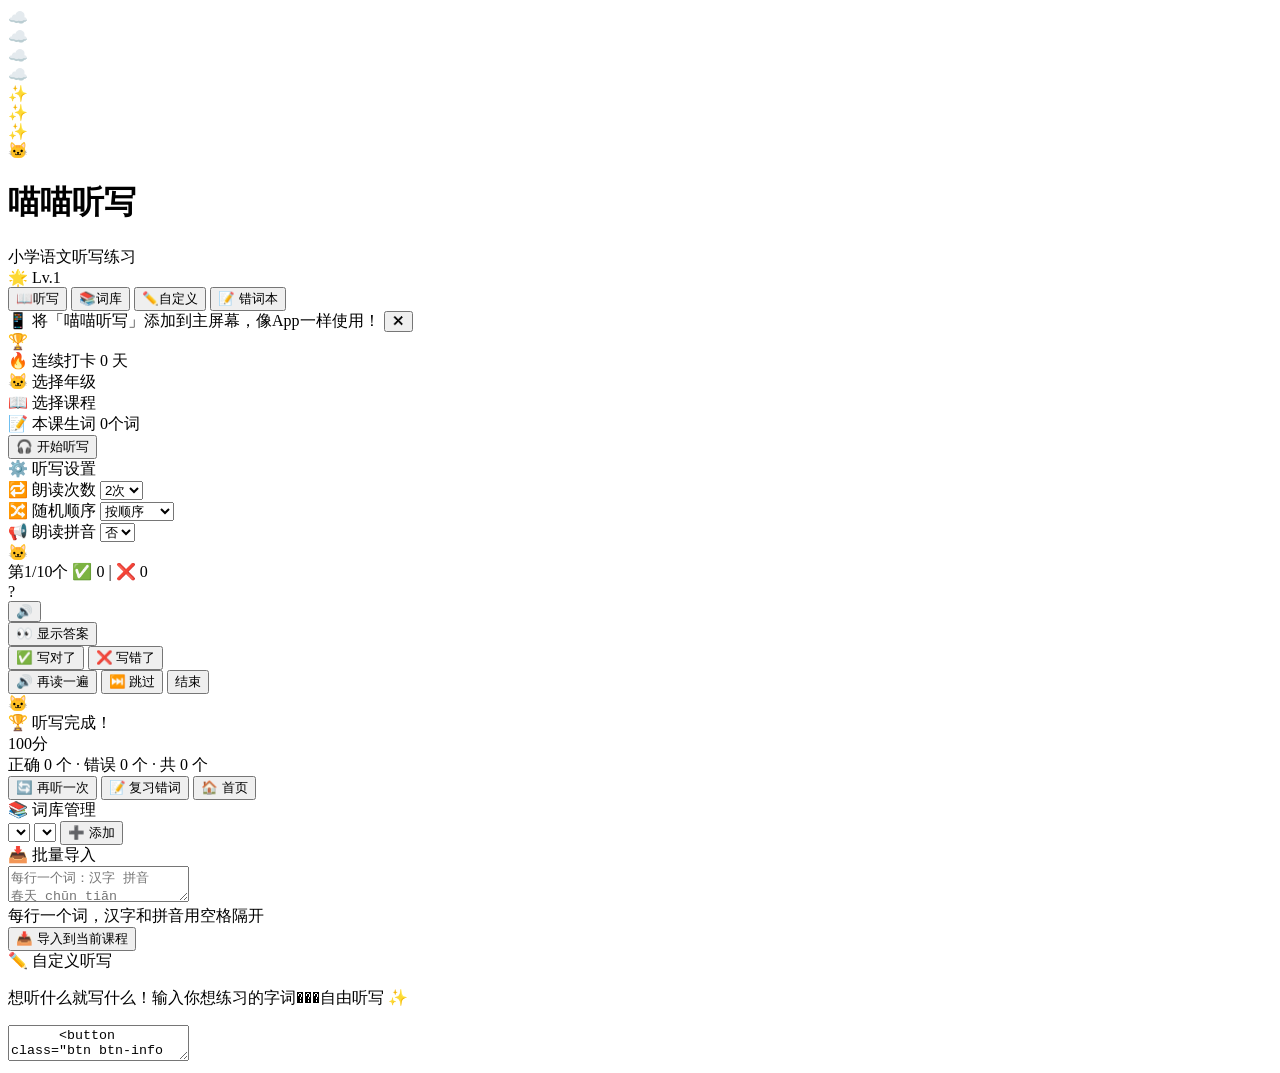
==== index.html @ fbee9674 "Fix apple-touch-icon path to reference root icon-192.png" ====
<!DOCTYPE html>
<html lang="zh-CN">
<head>
<meta charset="UTF-8">
<meta name="viewport" content="width=device-width, initial-scale=1.0, viewport-fit=cover, user-scalable=no">
<meta name="apple-mobile-web-app-capable" content="yes">
<meta name="apple-mobile-web-app-status-bar-style" content="black-translucent">
<meta name="apple-mobile-web-app-title" content="喵喵听写">
<link rel="manifest" href="manifest.json">
<link rel="stylesheet" href="css/style.css">
<link rel="apple-touch-icon" href="./icon-192.png">
<title>喵喵听写</title>
</head>
<body>

<!-- 背景装饰 -->
<div class="bg-decor cloud1">☁️</div>
<div class="bg-decor cloud2">☁️</div>
<div class="bg-decor cloud3">☁️</div>
<div class="bg-decor cloud4">☁️</div>
<div class="bg-decor star1">✨</div>
<div class="bg-decor star2">✨</div>
<div class="bg-decor star3">✨</div>

<!-- 顶栏 -->
<header class="app-bar" id="appBar">
  <div class="cat-avatar">🐱</div>
  <div class="title-wrap">
    <h1>喵喵听写</h1>
    <div class="subtitle" id="appBarSub">小学语文听写练习</div>
  </div>
  <span class="level-badge" id="levelBadge">🌟 Lv.1</span>
</header>

<!-- 底部导航 -->
<nav class="bottom-nav" id="bottomNav">
  <button class="nav-item active" data-page="dictate">
    <span class="nav-icon">📖</span><span>听写</span>
  </button>
  <button class="nav-item" data-page="library">
    <span class="nav-icon">📚</span><span>词库</span>
  </button>
  <button class="nav-item" data-page="custom">
    <span class="nav-icon">✏️</span><span>自定义</span>
  </button>
  <button class="nav-item" data-page="errors">
    <span class="icon-wrap">
      <span class="nav-icon">📝</span><span class="dot" id="errorDot"></span>
    </span><span>错词本</span>
  </button>
</nav>

<!-- 安装横幅 -->
<div class="install-banner" id="installBanner">
  <span class="msg">📱 将「喵喵听写」添加到主屏幕，像App一样使用！</span>
  <button class="close-btn" id="installClose">✕</button>
</div>

<!-- Toast -->
<div class="toast" id="toast"></div>

<!-- 撒花容器 -->
<div class="confetti-container" id="confettiContainer"></div>

<!-- 成就弹窗 -->
<div class="achieve-popup" id="achievePopup">
  <span class="ach-icon" id="achIcon">🏆</span>
  <div class="ach-title" id="achTitle"></div>
  <div class="ach-desc" id="achDesc"></div>
</div>

<!-- ==================== 听写页 ==================== -->
<div id="page-dictate" class="page active">

  <div class="streak-bar" id="streakBar">
    <span class="streak-fire">🔥</span>
    <span class="streak-info">连续打卡</span>
    <span class="streak-days" id="streakDays">0</span>
    <span class="streak-info">天</span>
    <span style="font-size:11px;color:var(--txt3);margin-left:auto" id="streakToday"></span>
  </div>

  <!-- 设置区 -->
  <div id="dictateSetup">
    <div class="card">
      <div class="card-title">🐱 选择年级</div>
      <div class="grade-grid" id="gradeGrid"></div>
    </div>
    <div class="card" id="lessonCard">
      <div class="card-title">📖 选择课程</div>
      <div class="lesson-grid" id="lessonGrid"></div>
    </div>
    <div class="card" id="previewCard">
      <div class="card-title flex-between">
        <span>📝 本课生词</span>
        <span class="text-note text-note-light" id="wordCount">0个词</span>
      </div>
      <div class="word-tags" id="wordPreview"></div>
      <button class="btn btn-primary btn-block btn-lg mt-8" id="startBtn">🎧 开始听写</button>
    </div>
    <div class="card">
      <div class="card-title">⚙️ 听写设置</div>
      <div class="setting-row"><span>🔁 朗读次数</span>
        <select id="repeatCount"><option value="1">1次</option><option value="2" selected>2次</option><option value="3">3次</option></select></div>
      <div class="setting-row"><span>🔀 随机顺序</span>
        <select id="shuffleMode"><option value="0">按顺序</option><option value="1">随机打乱</option></select></div>
      <div class="setting-row"><span>📢 朗读拼音</span>
        <select id="readPinyin"><option value="0">否</option><option value="1">是</option></select></div>
    </div>
  </div>

  <!-- 听写进行中 -->
  <div id="dictateProgress" class="card hidden">
    <div class="cat-mascot thinking" id="mascotProgress">🐱</div>
    <div class="dictate-area">
      <div class="progress-info">
        <span id="progText">第1/10个</span>
        <span id="scoreText">✅ 0 | ❌ 0</span>
      </div>
      <div class="progress-track"><div class="progress-fill" id="progFill"></div></div>
      <div class="word-big" id="wordDisplay">?</div>
      <div class="word-pinyin" id="wordPinyin"></div>
      <div class="speaker-wrap">
        <button class="speaker-btn" id="speakerBtn">🔊<div class="sound-waves"></div></button>
      </div>
      <div class="dictate-actions">
        <button class="btn btn-success btn-block btn-lg" id="showAnsBtn">👀 显示答案</button>
        <div class="btn-group full-width hidden" id="markBtns">
          <button class="btn btn-success btn-lg" id="correctBtn">✅ 写对了</button>
          <button class="btn btn-danger btn-lg" id="wrongBtn">❌ 写错了</button>
        </div>
        <div class="sub-actions">
          <button class="btn btn-info btn-sm" id="repeatBtn">🔊 再读一遍</button>
          <button class="btn btn-outline btn-sm" id="skipBtn">⏭️ 跳过</button>
          <button class="btn btn-outline btn-sm" id="endEarlyBtn">结束</button>
        </div>
      </div>
    </div>
  </div>

  <!-- 结果 -->
  <div id="dictateResult" class="card hidden">
    <div class="cat-mascot" id="mascotResult">🐱</div>
    <div class="card-title justify-center">🏆 听写完成！</div>
    <div class="stars-row" id="starsRow"></div>
    <div class="score-display great" id="scoreDisplay">100分</div>
    <div class="result-stat">正确 <span id="resCorrect">0</span> 个 · 错误 <span id="resWrong">0</span> 个 · 共 <span id="resTotal">0</span> 个</div>
    <div class="result-stat" id="xpGain" style="color:var(--c5);font-weight:700"></div>
    <div class="result-list" id="resultList"></div>
    <div class="btn-group mt-12">
      <button class="btn btn-primary" id="retryBtn">🔄 再听一次</button>
      <button class="btn btn-warning hidden" id="reviewErrorBtn">📝 复习错词</button>
      <button class="btn btn-outline" id="backHomeBtn">🏠 首页</button>
    </div>
  </div>
</div>

<!-- ==================== 词库页 ==================== -->
<div id="page-library" class="page">
  <div class="card">
    <div class="card-title">📚 词库管理</div>
    <div class="tab-selector">
      <select id="libGrade"></select>
      <select id="libLesson"></select>
      <button class="btn btn-success btn-sm" id="addWordBtn">➕ 添加</button>
    </div>
    <div class="word-mgr-list" id="libWordList"></div>
  </div>
  <div class="card">
    <div class="card-title">📥 批量导入</div>
    <div class="batch-area">
      <textarea id="batchInput" placeholder="每行一个词：汉字 拼音&#10;春天 chūn tiān&#10;花朵 huā duǒ"></textarea>
      <div class="hint">每行一个词，汉字和拼音用空格隔开</div>
      <button class="btn btn-info btn-sm mt-6 full-width" id="batchBtn">📥 导入到当前课程</button>
    </div>
  </div>
</div>

<!-- ==================== 自定义听写页 ==================== -->
<div id="page-custom" class="page">
  <div class="card">
    <div class="card-title">✏️ 自定义听写</div>
    <p class="text-muted">想听什么就写什么！输入你想练习的字词���自由听写 ✨</p>
    <textarea id="customInput" placeholder="每行一个词：汉字 拼音&#10;例如：&#10;你好 nǐ hǎo&#10;世界 shì jiè&#10;快乐 kuài lè&#10;&#10;也可以只写汉字（拼音留�[...] 
    <div class="button-row">
      <button class="btn btn-info btn-sm flex-1" id="customParseBtn">📋 从剪贴板导入</button>
      <button class="btn btn-warning btn-sm" id="customClearBtn">🗑️ 清空</button>
    </div>
    <div class="text-note mb-10"><span id="customWordCount">已输入 0 个词</span></div>
    <button class="btn btn-primary btn-block btn-lg" id="customStartBtn">🎧 开始听写自定义词</button>
  </div>
  <div class="card">
    <div class="card-title flex-between"><span>💾 保存的词列表</span><span class="text-note text-note-light" id="savedListCount">0个</span></div>
    <div id="customSavedLists"></div>
  </div>
</div>

<!-- ==================== 错词本页 ==================== -->
<div id="page-errors" class="page">
  <div class="card">
    <div class="card-title">📝 错词本 <span class="text-note text-note-light" id="errCount">(0个)</span></div>
    <div id="errorList"></div>
    <div class="btn-group mt-12">
      <button class="btn btn-primary" id="reviewErrBtn">📝 复习错词</button>
      <button class="btn btn-outline btn-sm" id="clearErrBtn">🗑️ 清空</button>
    </div>
  </div>
</div>

<!-- 弹窗 -->
<div class="modal-overlay" id="wordModal">
  <div class="modal-sheet">
    <h3 id="modalTitle">✏️ 添加生词</h3>
    <input type="text" id="modalWord" placeholder="汉字（如：春天）" autocomplete="off">
    <input type="text" id="modalPinyin" placeholder="拼音（如：chūn tiān）" autocomplete="off">
    <input type="hidden" id="modalEditIdx" value="-1">
    <div class="modal-acts">
      <button class="btn btn-outline btn-sm" id="modalCancel">取消</button>
      <button class="btn btn-primary btn-sm" id="modalConfirm">✅ 确定</button>
    </div>
  </div>
</div>

<!-- JS 模块 -->
<script src="js/words.js"></script>
<script src="js/game.js"></script>
<script src="js/audio.js"></script>
<script src="js/app.js"></script>

</body>
</html>
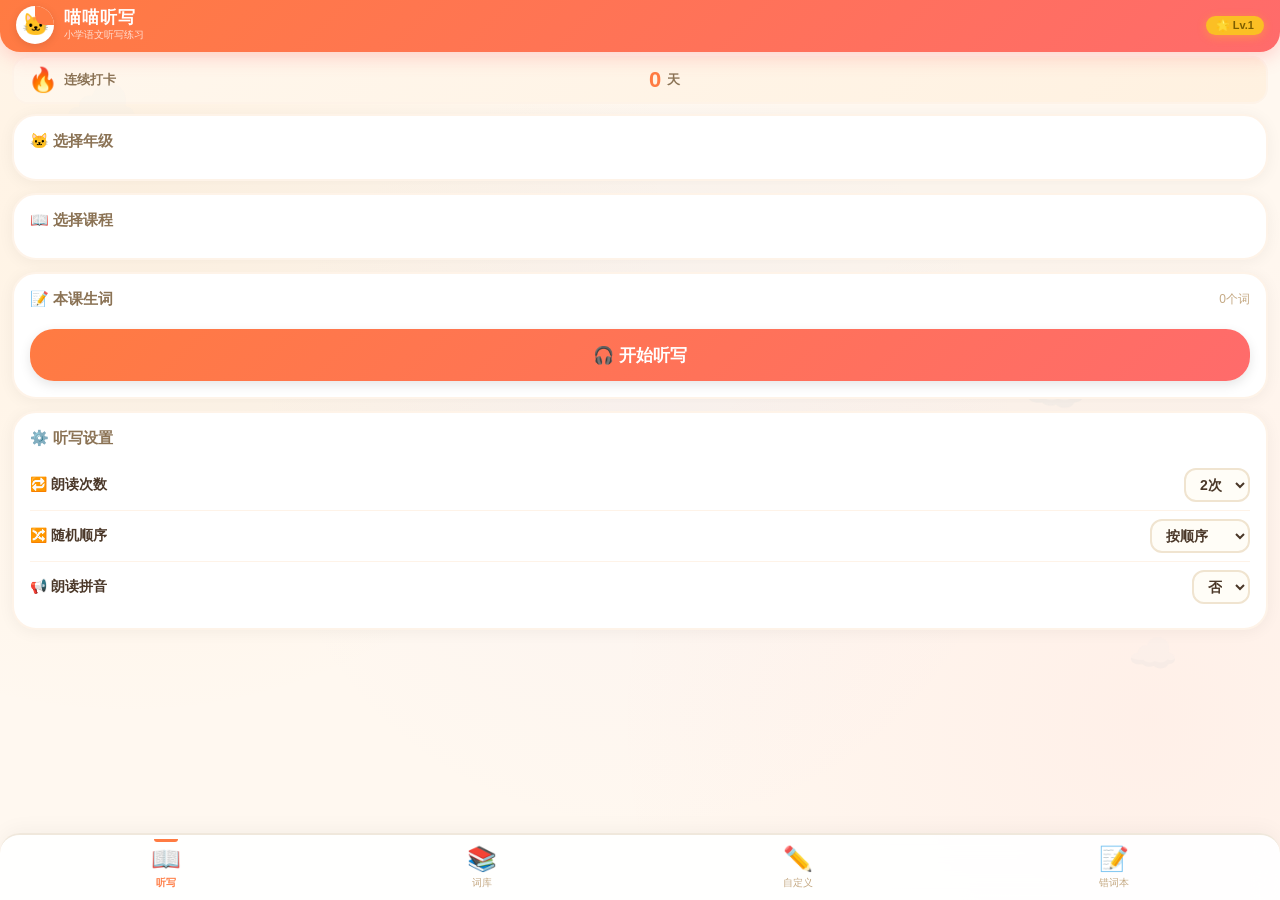
==== commit 56e1a97f: "feat: 听写软件库问题 Co-authored-by: traeagent <traeagent@users.noreply.github.com>" ====
--- a/index.html
+++ b/index.html
@@ -7,7 +7,7 @@
 <meta name="apple-mobile-web-app-status-bar-style" content="black-translucent">
 <meta name="apple-mobile-web-app-title" content="喵喵听写">
 <link rel="manifest" href="manifest.json">
-<link rel="stylesheet" href="css/style.css">
+<link rel="stylesheet" href="style.css">
 <link rel="apple-touch-icon" href="./icon-192.png">
 <title>喵喵听写</title>
 </head>
@@ -222,10 +222,10 @@
 </div>
 
 <!-- JS 模块 -->
-<script src="js/words.js"></script>
-<script src="js/game.js"></script>
-<script src="js/audio.js"></script>
-<script src="js/app.js"></script>
+<script src="words.js"></script>
+<script src="game.js"></script>
+<script src="audio.js"></script>
+<script src="app.js"></script>
 
 </body>
 </html>
--- a/style.css
+++ b/style.css
@@ -0,0 +1,348 @@
+/* ===========================================================
+   css/style.css  —  喵喵听写 卡通风格样式
+   =========================================================== */
+
+/* ---------- CSS Variables ---------- */
+:root {
+  --c1: #FF7B42; --c2: #FFB347; --c3: #FF6B6B; --c4: #4ECDC4; --c5: #A78BFA;
+  --c6: #FBBF24; --c7: #34D399; --c8: #F472B6;
+  --star: #FFD700;
+  --bg: #FFF8F0; --card: #FFFFFF; --txt: #4A3728; --txt2: #8B7355; --txt3: #C4A882;
+  --r: 24px; --rs: 16px;
+  --safe-b: env(safe-area-inset-bottom, 0px); --safe-t: env(safe-area-inset-top, 0px);
+  --nav-h: 72px;
+  --font: 'PingFang SC', 'Microsoft YaHei', 'Noto Sans CJK SC', sans-serif;
+}
+
+/* ---------- Reset ---------- */
+*,*::before,*::after{box-sizing:border-box;margin:0;padding:0;-webkit-tap-highlight-color:transparent}
+html{font-size:16px}
+body{
+  font-family:var(--font);background:var(--bg);color:var(--txt);
+  min-height:100vh;min-height:100dvh;
+  padding-top:calc(56px + var(--safe-t));padding-bottom:calc(var(--nav-h) + var(--safe-b));
+  overflow-x:hidden;-webkit-user-select:none;user-select:none;
+  background-image:
+    radial-gradient(circle at 10% 20%, rgba(255,179,71,.08) 0%, transparent 40%),
+    radial-gradient(circle at 90% 80%, rgba(255,107,107,.06) 0%, transparent 40%),
+    radial-gradient(circle at 50% 50%, rgba(167,139,250,.04) 0%, transparent 50%);
+}
+
+/* ---------- Floating Background Decorations ---------- */
+.bg-decor{position:fixed;pointer-events:none;z-index:0;opacity:.12}
+.bg-decor.cloud1{top:8%;left:5%;font-size:60px;animation:floatCloud 8s ease-in-out infinite}
+.bg-decor.cloud2{top:70%;right:8%;font-size:40px;animation:floatCloud 10s ease-in-out 2s infinite}
+.bg-decor.cloud3{top:40%;left:80%;font-size:50px;animation:floatCloud 9s ease-in-out 4s infinite}
+.bg-decor.cloud4{top:15%;right:15%;font-size:35px;animation:floatCloud 7s ease-in-out 1s infinite}
+.bg-decor.star1{top:25%;right:10%;font-size:24px;animation:twinkle 2s ease-in-out infinite}
+.bg-decor.star2{top:55%;left:10%;font-size:18px;animation:twinkle 2.5s ease-in-out .5s infinite}
+.bg-decor.star3{top:35%;left:85%;font-size:20px;animation:twinkle 3s ease-in-out 1s infinite}
+@keyframes floatCloud{0%,100%{transform:translateY(0)}50%{transform:translateY(-12px)}}
+@keyframes twinkle{0%,100%{opacity:.12;transform:scale(1)}50%{opacity:.25;transform:scale(1.3)}}
+
+/* ---------- App Bar ---------- */
+.app-bar{
+  position:fixed;top:0;left:0;right:0;z-index:50;
+  padding:calc(6px + var(--safe-t)) 16px 8px;
+  background:linear-gradient(135deg,var(--c1),var(--c3));
+  display:flex;align-items:center;gap:10px;
+  box-shadow:0 4px 20px rgba(255,107,107,.3);
+  border-radius:0 0 20px 20px;
+}
+.app-bar .cat-avatar{
+  width:38px;height:38px;border-radius:50%;background:white;
+  display:flex;align-items:center;justify-content:center;
+  font-size:22px;box-shadow:0 2px 8px rgba(0,0,0,.1);flex-shrink:0;
+  position:relative;overflow:hidden;
+}
+.app-bar .cat-avatar::after{
+  content:'';position:absolute;top:0;right:0;width:50%;height:50%;
+  background:var(--c1);border-radius:0 0 0 50%;
+}
+.app-bar .title-wrap{flex:1;min-width:0}
+.app-bar h1{font-size:17px;color:#fff;font-weight:800;letter-spacing:1px;line-height:1.2}
+.app-bar .subtitle{font-size:10px;color:rgba(255,255,255,.75);font-weight:400}
+.app-bar .level-badge{
+  background:var(--c6);color:#7C5E00;font-size:11px;font-weight:800;
+  padding:3px 10px;border-radius:12px;flex-shrink:0;
+  box-shadow:0 2px 8px rgba(251,191,36,.4);
+}
+
+/* ---------- Bottom Nav ---------- */
+.bottom-nav{
+  position:fixed;bottom:0;left:0;right:0;z-index:50;
+  padding:4px 8px calc(4px + var(--safe-b));
+  background:rgba(255,255,255,.92);backdrop-filter:blur(12px);
+  display:flex;border-top:2px solid #f0e8dc;
+  box-shadow:0 -4px 20px rgba(0,0,0,.04);
+  border-radius:20px 20px 0 0;
+}
+.nav-item{
+  flex:1;display:flex;flex-direction:column;align-items:center;
+  padding:6px 0;border:none;background:none;font-size:10px;color:var(--txt3);
+  cursor:pointer;transition:all .2s;outline:none;position:relative;
+  font-weight:500;
+}
+.nav-item .nav-icon{font-size:24px;line-height:1.2;margin-bottom:2px;transition:transform .2s}
+.nav-item:active .nav-icon{transform:scale(.85)}
+.nav-item.active{color:var(--c1);font-weight:700}
+.nav-item.active::before{
+  content:'';position:absolute;top:0;left:50%;transform:translateX(-50%);
+  width:24px;height:3px;background:var(--c1);border-radius:0 0 3px 3px;
+}
+.nav-item .dot{
+  display:none;width:7px;height:7px;background:var(--c3);border-radius:50%;
+  position:absolute;top:4px;right:calc(50% - 20px);border:2px solid #fff;
+}
+.nav-item .icon-wrap{position:relative;display:inline-flex}
+
+/* ---------- Pages ---------- */
+.page{display:none;animation:pageIn .35s cubic-bezier(.22,.61,.36,1);padding:0 12px}
+.page.active{display:block}
+@keyframes pageIn{from{opacity:0;transform:translateY(12px) scale(.97)}to{opacity:1;transform:translateY(0) scale(1)}}
+
+/* ---------- Cards ---------- */
+.card{
+  background:var(--card);border-radius:var(--r);padding:16px;margin-bottom:12px;
+  box-shadow:0 2px 16px rgba(0,0,0,.05);border:2px solid #fef3e8;
+  position:relative;overflow:hidden;
+}
+.card-title{font-size:15px;font-weight:800;color:var(--txt2);margin-bottom:12px;display:flex;align-items:center;gap:6px}
+
+/* ---------- Utility ---------- */
+.flex-between{justify-content:space-between}
+.justify-center{justify-content:center}
+.mt-6{margin-top:6px}.mt-8{margin-top:8px}.mt-12{margin-top:12px}.mb-10{margin-bottom:10px}
+.full-width{width:100%}.hidden{display:none !important}
+.text-note{font-size:12px;color:var(--txt3)}.text-note-light{font-weight:400}
+.text-muted{font-size:13px;color:var(--txt3);line-height:1.5;margin-bottom:12px}
+.button-row{display:flex;gap:6px;margin:8px 0}.flex-1{flex:1}
+
+/* ---------- Buttons ---------- */
+.btn{
+  display:inline-flex;align-items:center;justify-content:center;gap:4px;
+  padding:12px 20px;border:none;border-radius:20px;font-size:15px;font-weight:700;
+  cursor:pointer;transition:all .15s;color:#fff;min-height:44px;
+  box-shadow:0 4px 12px rgba(0,0,0,.1);outline:none;font-family:var(--font);
+  position:relative;overflow:hidden;
+}
+.btn::after{content:'';position:absolute;inset:0;background:rgba(255,255,255,.15);opacity:0;transition:opacity .2s}
+.btn:active{transform:scale(.95)}.btn:active::after{opacity:1}
+.btn-primary{background:linear-gradient(135deg,var(--c1),var(--c3))}
+.btn-success{background:linear-gradient(135deg,var(--c7),#10b981)}
+.btn-danger{background:linear-gradient(135deg,var(--c3),#e74c3c)}
+.btn-info{background:linear-gradient(135deg,var(--c5),#7c3aed)}
+.btn-warning{background:linear-gradient(135deg,var(--c6),#f59e0b)}
+.btn-outline{background:transparent;border:2px solid #e8dcc8;color:var(--txt2);box-shadow:none}
+.btn-block{width:100%;display:flex}
+.btn-sm{padding:8px 14px;font-size:13px;min-height:36px;border-radius:16px}
+.btn-lg{padding:14px 28px;font-size:17px;min-height:52px;border-radius:24px}
+.btn-group{display:flex;gap:8px;flex-wrap:wrap}
+.btn-group .btn{flex:1}
+
+/* ---------- Grade Grid ---------- */
+.grade-grid{display:grid;grid-template-columns:repeat(3,1fr);gap:8px}
+.grade-card{
+  padding:16px 6px 12px;border-radius:var(--rs);text-align:center;
+  border:2px solid #f0e4d0;background:linear-gradient(180deg,#fffdf7,#fff8ee);
+  font-weight:700;cursor:pointer;transition:all .2s;color:var(--txt2);font-size:13px;
+  position:relative;overflow:hidden;
+}
+.grade-card:active{transform:scale(.95)}
+.grade-card .num{font-size:28px;display:block;font-weight:900;margin-bottom:2px;line-height:1}
+.grade-card .grade-icon{font-size:20px;display:block;margin-bottom:4px}
+.grade-card.selected{
+  border-color:var(--c1);background:linear-gradient(180deg,#fff5f0,#ffe8d8);
+  color:var(--c1);box-shadow:0 4px 16px rgba(255,123,66,.2);transform:scale(1.03);
+}
+.grade-card.selected::after{content:'⭐';position:absolute;top:4px;right:6px;font-size:12px}
+
+/* ---------- Lesson Grid ---------- */
+.lesson-grid{display:grid;grid-template-columns:repeat(3,1fr);gap:8px}
+.lesson-item{
+  padding:10px 4px;border-radius:var(--rs);text-align:center;
+  border:2px solid #f0e4d0;background:#fffdf7;font-size:13px;cursor:pointer;
+  transition:all .2s;color:var(--txt2);font-weight:600;
+}
+.lesson-item:active{transform:scale(.95)}
+.lesson-item.selected{
+  border-color:var(--c5);background:linear-gradient(180deg,#f5f0ff,#ede4ff);
+  color:var(--c5);font-weight:700;box-shadow:0 4px 12px rgba(167,139,250,.2);
+}
+
+/* ---------- Word Tags ---------- */
+.word-tags{display:flex;flex-wrap:wrap;gap:4px;margin-bottom:8px;max-height:72px;overflow-y:auto}
+.word-tag{
+  background:linear-gradient(135deg,#ede4ff,#e0d4ff);color:var(--c5);
+  padding:4px 10px;border-radius:10px;font-size:13px;font-weight:600;line-height:1.6;
+}
+
+/* ---------- Settings ---------- */
+.setting-row{
+  display:flex;align-items:center;justify-content:space-between;
+  padding:8px 0;border-bottom:1px solid #fef3e8;font-size:14px;font-weight:600;
+}
+.setting-row:last-child{border-bottom:none}
+.setting-row select,.setting-row input[type="number"]{
+  padding:6px 10px;border:2px solid #f0e4d0;border-radius:12px;font-size:14px;
+  outline:none;background:#fffdf7;color:var(--txt);font-family:var(--font);font-weight:600;
+}
+
+/* ---------- Dictation Progress ---------- */
+.dictate-area{text-align:center;padding:8px 0}
+.progress-info{display:flex;justify-content:space-between;font-size:13px;color:var(--txt3);margin-bottom:8px;font-weight:600}
+.progress-track{height:8px;background:#f0e4d0;border-radius:4px;overflow:hidden;margin-bottom:20px}
+.progress-fill{width:0%;height:100%;background:linear-gradient(90deg,var(--c1),var(--c3),var(--c5));border-radius:4px;transition:width .4s ease}
+.word-big{
+  font-size:64px;font-weight:900;margin:12px auto 4px;min-height:76px;
+  display:flex;align-items:center;justify-content:center;color:var(--txt);line-height:1.2;letter-spacing:2px;
+}
+.word-pinyin{font-size:16px;color:var(--txt3);min-height:24px;margin-bottom:4px;font-weight:600}
+.speaker-wrap{display:flex;justify-content:center;margin:12px 0}
+.speaker-btn{
+  width:72px;height:72px;border-radius:50%;border:none;
+  background:linear-gradient(135deg,var(--c5),#7c3aed);color:#fff;
+  font-size:30px;cursor:pointer;transition:all .2s;
+  box-shadow:0 6px 24px rgba(167,139,250,.35);display:flex;align-items:center;justify-content:center;
+  position:relative;
+}
+.speaker-btn:active{transform:scale(.9)}
+.speaker-btn.speaking{animation:spkPulse .8s infinite}
+@keyframes spkPulse{0%,100%{box-shadow:0 0 0 0 rgba(167,139,250,.5)}50%{box-shadow:0 0 0 20px rgba(167,139,250,0)}}
+.sound-waves{display:none;position:absolute;inset:-8px;border-radius:50%;border:3px solid rgba(167,139,250,.3);animation:waveRx .8s ease-out infinite}
+.speaker-btn.speaking .sound-waves{display:block}
+@keyframes waveRx{0%{transform:scale(1);opacity:1}100%{transform:scale(1.4);opacity:0}}
+.dictate-actions{display:flex;flex-direction:column;gap:8px;align-items:center;margin-top:8px}
+.sub-actions{display:flex;gap:6px;width:100%;justify-content:center}
+.sub-actions .btn{flex:0 1 auto;padding:8px 16px;font-size:13px}
+
+/* ---------- Cat Mascot ---------- */
+.cat-mascot{
+  width:80px;height:80px;margin:0 auto 8px;position:relative;
+  font-size:60px;display:flex;align-items:center;justify-content:center;transition:transform .3s;
+}
+.cat-mascot.happy{animation:mascotBounce .5s ease}
+.cat-mascot.sad{animation:mascotShake .4s ease}
+.cat-mascot.thinking{animation:mascotTilt .6s ease infinite}
+@keyframes mascotBounce{0%,100%{transform:translateY(0)}30%{transform:translateY(-16px)}50%{transform:translateY(0)}70%{transform:translateY(-8px)}}
+@keyframes mascotShake{0%,100%{transform:translateX(0)}25%{transform:translateX(-6px)}75%{transform:translateX(6px)}}
+@keyframes mascotTilt{0%,100%{transform:rotate(0)}25%{transform:rotate(-5deg)}75%{transform:rotate(5deg)}}
+
+/* ---------- Result ---------- */
+.score-display{font-size:56px;font-weight:900;text-align:center;line-height:1.2}
+.score-display.great{color:var(--c7)}.score-display.good{color:var(--c6)}
+.score-display.ok{color:var(--c1)}.score-display.bad{color:var(--c3)}
+.stars-row{text-align:center;font-size:36px;margin:4px 0 8px;letter-spacing:4px}
+.stars-row .star-empty{opacity:.25}
+.result-stat{text-align:center;font-size:14px;color:var(--txt3);margin:4px 0 12px;font-weight:600}
+.result-list{max-height:280px;overflow-y:auto}
+.result-item{
+  display:flex;align-items:center;justify-content:space-between;
+  padding:8px 12px;border-radius:12px;margin-bottom:4px;font-size:14px;font-weight:600;
+}
+.result-item.correct{background:#ecfdf5;color:var(--c7)}
+.result-item.wrong{background:#fef2f2;color:var(--c3)}
+.result-item .word{font-weight:700}
+
+/* ---------- Word Library ---------- */
+.tab-selector{display:flex;gap:6px;margin-bottom:12px}
+.tab-selector select{flex:1;padding:10px 12px;border:2px solid #f0e4d0;border-radius:16px;font-size:14px;background:#fffdf7;outline:none;font-family:var(--font);font-weight:600}
+.word-mgr-list{max-height:360px;overflow-y:auto}
+.word-mgr-item{
+  display:flex;align-items:center;justify-content:space-between;
+  padding:10px 14px;border-radius:12px;margin-bottom:4px;background:#fffdf7;border:1px solid #fef3e8;font-weight:600;
+}
+.word-mgr-item .w{font-size:15px}.word-mgr-item .p{font-size:12px;color:var(--txt3)}
+.word-mgr-item .acts{display:flex;gap:4px}
+.word-mgr-item .acts button{width:34px;height:34px;border:none;border-radius:10px;font-size:15px;cursor:pointer;display:flex;align-items:center;justify-content:center;transition:background .2s}
+.word-mgr-item .acts .play-btn{background:#ede4ff;color:var(--c5)}
+.word-mgr-item .acts .del-btn{background:#fef2f2;color:var(--c3)}
+.batch-area textarea{width:100%;padding:10px;border:2px solid #f0e4d0;border-radius:12px;font-size:13px;resize:vertical;min-height:80px;outline:none;font-family:var(--font);background:#fffdf7}
+.batch-area .hint{font-size:12px;color:var(--txt3);margin-top:4px}
+
+/* ---------- Custom Dictation ---------- */
+.custom-textarea{width:100%;padding:12px;border:2px solid #f0e4d0;border-radius:var(--rs);font-size:14px;resize:vertical;min-height:140px;outline:none;font-family:var(--font);background:#fffdf7;font-weight:500}
+
+/* ---------- Error Book ---------- */
+.empty-state{text-align:center;padding:40px 20px;color:#e0d0c0}
+.empty-state .icon{font-size:56px;display:block;margin-bottom:8px}
+.empty-state p{font-size:14px;font-weight:600}
+.error-item{display:flex;align-items:center;justify-content:space-between;padding:10px 14px;border-radius:12px;margin-bottom:4px;background:#fef2f2;color:var(--c3);font-size:14px;font-weight:600}
+.error-item .ew{font-weight:700}
+
+/* ---------- Custom Saved Lists ---------- */
+.custom-list-card{
+  border:2px solid #f0e6ff;border-radius:var(--rs);padding:12px;margin-bottom:8px;
+  background:linear-gradient(180deg,#fafaff,#f5f0ff);
+}
+.custom-list-card .list-header{display:flex;justify-content:space-between;align-items:center;margin-bottom:6px}
+.custom-list-card .list-name{font-weight:700;font-size:14px;color:var(--c5)}
+.custom-list-card .list-meta{font-size:11px;color:var(--txt3)}
+.custom-list-card .list-tags{display:flex;flex-wrap:wrap;gap:3px;margin-bottom:8px}
+.custom-list-card .list-tag{background:#ede4ff;color:var(--c5);padding:2px 7px;border-radius:6px;font-size:12px;font-weight:600}
+
+/* ---------- Modal ---------- */
+.modal-overlay{display:none;position:fixed;inset:0;z-index:100;background:rgba(0,0,0,.4);align-items:flex-end;justify-content:center}
+.modal-overlay.show{display:flex}
+.modal-sheet{background:#fff;border-radius:var(--r) var(--r) 0 0;padding:20px;width:100%;max-width:500px;padding-bottom:calc(20px + var(--safe-b));animation:sheetUp .3s ease;max-height:85vh;overflow-y:auto}
+@keyframes sheetUp{from{transform:translateY(100%)}to{transform:translateY(0)}}
+.modal-sheet h3{font-size:16px;margin-bottom:12px;color:var(--txt2);font-weight:800}
+.modal-sheet input,.modal-sheet select{width:100%;padding:10px 12px;border:2px solid #f0e4d0;border-radius:12px;font-size:15px;margin-bottom:10px;outline:none;background:#fffdf7;font-family:var(--font)}
+.modal-sheet .modal-acts{display:flex;gap:8px;justify-content:flex-end;margin-top:8px}
+
+/* ---------- Toast ---------- */
+.toast{
+  position:fixed;top:calc(64px + var(--safe-t));left:50%;transform:translateX(-50%);
+  background:rgba(74,55,40,.9);color:#fff;padding:10px 20px;border-radius:16px;font-size:14px;
+  z-index:200;opacity:0;transition:opacity .3s;pointer-events:none;white-space:nowrap;max-width:90%;
+  font-weight:600;box-shadow:0 4px 16px rgba(0,0,0,.2);
+}
+.toast.show{opacity:1}
+
+/* ---------- Install Banner ---------- */
+.install-banner{
+  display:none;position:fixed;bottom:calc(var(--nav-h) + var(--safe-b) + 8px);left:10px;right:10px;
+  background:var(--card);border-radius:var(--rs);padding:12px 16px;
+  box-shadow:0 6px 24px rgba(0,0,0,.12);z-index:45;align-items:center;gap:10px;border:2px solid var(--c1);
+}
+.install-banner.show{display:flex}
+.install-banner .msg{flex:1;font-size:13px;color:var(--txt2);line-height:1.3;font-weight:600}
+.install-banner .close-btn{background:none;border:none;font-size:18px;color:var(--txt3);cursor:pointer;padding:4px}
+
+/* ---------- Confetti ---------- */
+.confetti-container{position:fixed;inset:0;z-index:150;pointer-events:none;overflow:hidden}
+.confetti-piece{
+  position:absolute;width:10px;height:10px;border-radius:2px;
+  animation:confettiFall 3s ease-out forwards;
+}
+@keyframes confettiFall{0%{transform:translateY(-100px) rotate(0deg);opacity:1}100%{transform:translateY(110vh) rotate(720deg);opacity:0}}
+
+/* ---------- Achievement Popup ---------- */
+.achieve-popup{
+  position:fixed;top:50%;left:50%;transform:translate(-50%,-50%) scale(0);
+  background:white;border-radius:24px;padding:24px;z-index:160;
+  text-align:center;box-shadow:0 10px 40px rgba(0,0,0,.2);
+  transition:transform .3s cubic-bezier(.175,.885,.32,1.275);
+  max-width:280px;width:90%;
+}
+.achieve-popup.show{transform:translate(-50%,-50%) scale(1)}
+.achieve-popup .ach-icon{font-size:60px;display:block;margin-bottom:8px}
+.achieve-popup .ach-title{font-size:18px;font-weight:900;color:var(--c1);margin-bottom:4px}
+.achieve-popup .ach-desc{font-size:13px;color:var(--txt2);font-weight:600}
+
+/* ---------- Daily Streak ---------- */
+.streak-bar{
+  display:flex;align-items:center;gap:6px;padding:8px 14px;
+  background:linear-gradient(135deg,#fff7ed,#fff1e0);
+  border-radius:16px;margin-bottom:10px;border:2px solid #fef3e8;
+}
+.streak-bar .streak-fire{font-size:24px}
+.streak-bar .streak-info{flex:1;font-size:13px;font-weight:700;color:var(--txt2)}
+.streak-bar .streak-days{font-size:22px;font-weight:900;color:var(--c1)}
+
+/* ---------- Responsive ---------- */
+@media(max-width:500px){
+  .word-big{font-size:48px;min-height:58px}
+  .score-display{font-size:44px}
+  .grade-card .num{font-size:24px}
+}
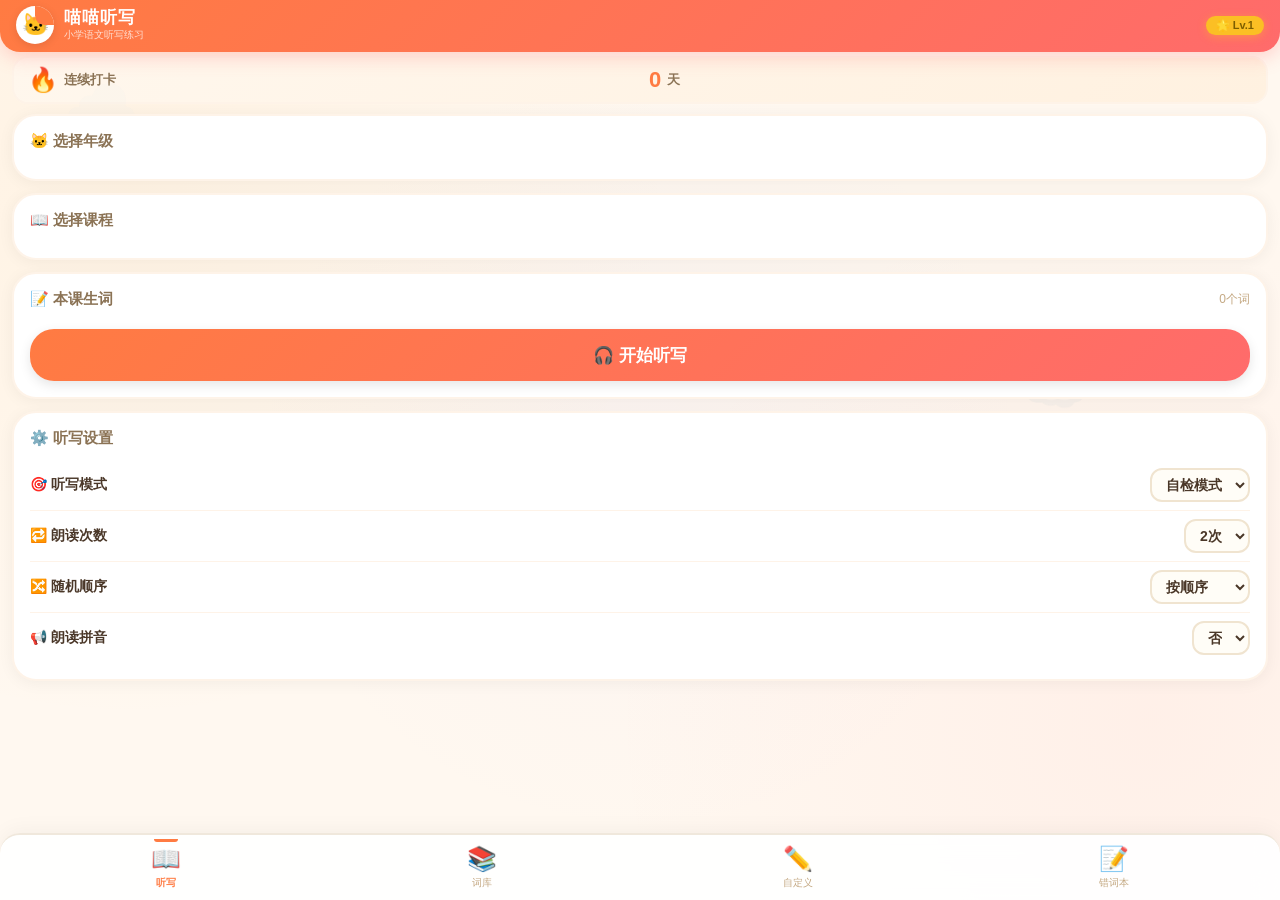
==== commit 4c8eef11: "feat: 听写软件库问题 Co-authored-by: traeagent <traeagent@users.noreply.github.com>" ====
--- a/index.html
+++ b/index.html
@@ -100,6 +100,8 @@
     </div>
     <div class="card">
       <div class="card-title">⚙️ 听写设置</div>
+      <div class="setting-row"><span>🎯 听写模式</span>
+        <select id="dictMode"><option value="self">自检模式</option><option value="type">打字模式</option></select></div>
       <div class="setting-row"><span>🔁 朗读次数</span>
         <select id="repeatCount"><option value="1">1次</option><option value="2" selected>2次</option><option value="3">3次</option></select></div>
       <div class="setting-row"><span>🔀 随机顺序</span>
@@ -122,6 +124,12 @@
       <div class="word-pinyin" id="wordPinyin"></div>
       <div class="speaker-wrap">
         <button class="speaker-btn" id="speakerBtn">🔊<div class="sound-waves"></div></button>
+      </div>
+      <!-- 打字模式输入区 -->
+      <div class="type-input-wrap hidden" id="typeInputWrap">
+        <input type="text" class="type-input" id="typeInput" placeholder="在这里输入你听到的字词..." autocomplete="off" autocorrect="off" autocapitalize="off" spellcheck="false">
+        <button class="btn btn-success btn-lg" id="typeSubmitBtn">✅ 确认</button>
+        <div class="type-feedback" id="typeFeedback"></div>
       </div>
       <div class="dictate-actions">
         <button class="btn btn-success btn-block btn-lg" id="showAnsBtn">👀 显示答案</button>
--- a/style.css
+++ b/style.css
@@ -345,4 +345,30 @@
   .word-big{font-size:48px;min-height:58px}
   .score-display{font-size:44px}
   .grade-card .num{font-size:24px}
-}+  .type-input{font-size:18px;padding:12px 14px;max-width:260px}
+  .grade-grid{grid-template-columns:repeat(2,1fr)}
+  .lesson-grid{grid-template-columns:repeat(2,1fr)}
+}
+@media(max-width:360px){
+  .grade-grid{grid-template-columns:repeat(2,1fr)}
+  .lesson-grid{grid-template-columns:repeat(2,1fr)}
+  .word-big{font-size:40px;min-height:50px}
+  .type-input{font-size:16px;max-width:220px}
+}
+
+/* ---------- Type Input Mode ---------- */
+.type-input-wrap{display:flex;flex-direction:column;gap:8px;margin:8px 0;align-items:center}
+.type-input-wrap.show{display:flex}
+.type-input{
+  width:100%;max-width:320px;padding:14px 18px;border:3px solid var(--c5);border-radius:20px;
+  font-size:22px;text-align:center;font-weight:700;outline:none;font-family:var(--font);
+  background:#fffdf7;color:var(--txt);transition:border-color .2s;letter-spacing:4px;
+}
+.type-input:focus{border-color:var(--c1);box-shadow:0 0 0 4px rgba(255,107,107,.15)}
+.type-input.correct{border-color:var(--c7);background:#ecfdf5;animation:typeCorrect .4s ease}
+.type-input.wrong{border-color:var(--c3);background:#fef2f2;animation:typeShake .4s ease}
+.type-feedback{font-size:14px;font-weight:700;min-height:20px;text-align:center}
+.type-feedback.correct{color:var(--c7)}
+.type-feedback.wrong{color:var(--c3)}
+@keyframes typeCorrect{0%,100%{transform:scale(1)}50%{transform:scale(1.03)}}
+@keyframes typeShake{0%,100%{transform:translateX(0)}20%{transform:translateX(-6px)}40%{transform:translateX(6px)}60%{transform:translateX(-4px)}80%{transform:translateX(4px)}}
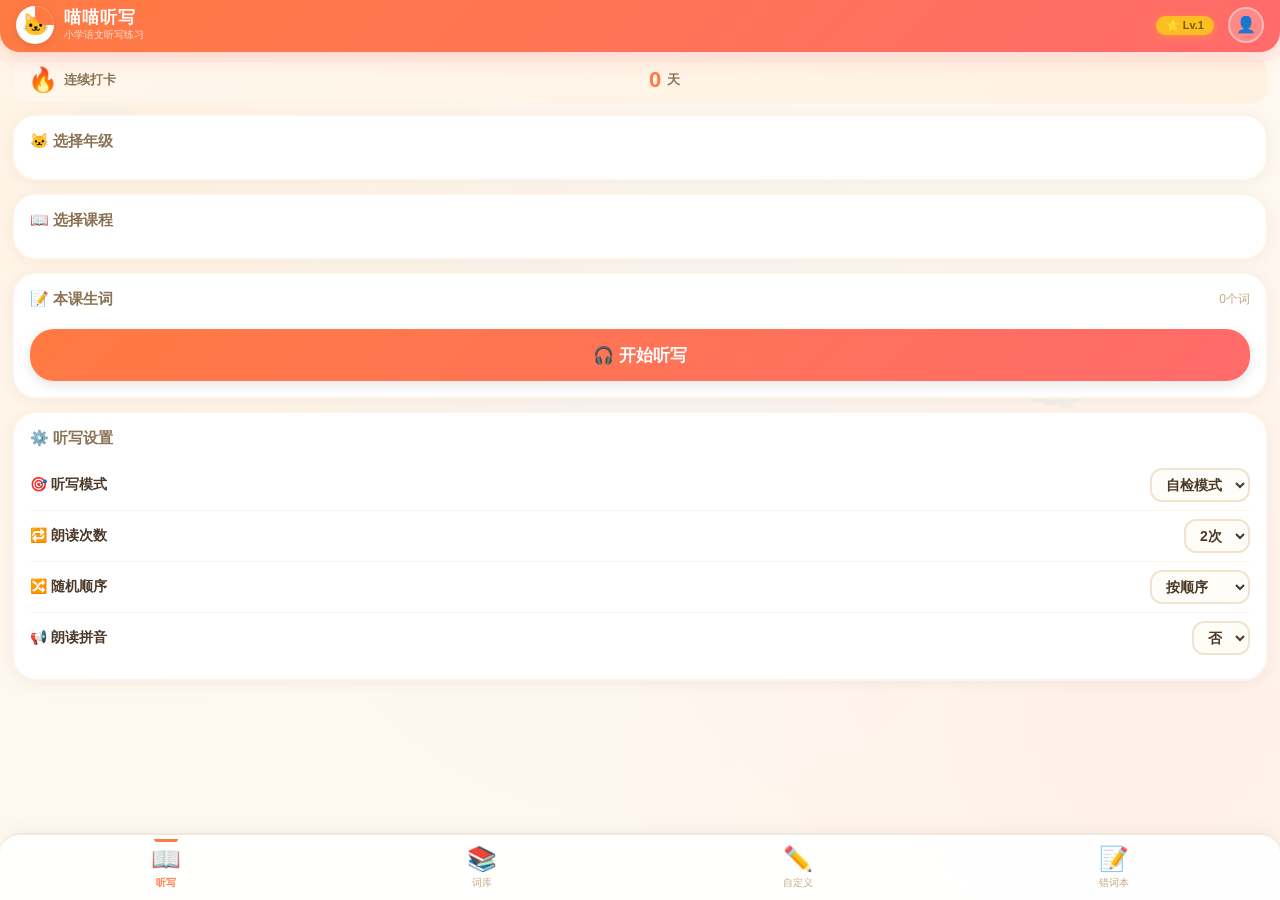
==== commit 2eced02f: "feat: 听写软件库问题 Co-authored-by: traeagent <traeagent@users.noreply.github.com>" ====
--- a/index.html
+++ b/index.html
@@ -2,13 +2,17 @@
 <html lang="zh-CN">
 <head>
 <meta charset="UTF-8">
-<meta name="viewport" content="width=device-width, initial-scale=1.0, viewport-fit=cover, user-scalable=no">
+<meta name="viewport" content="width=device-width, initial-scale=1.0, maximum-scale=1.0, viewport-fit=cover, user-scalable=no">
 <meta name="apple-mobile-web-app-capable" content="yes">
 <meta name="apple-mobile-web-app-status-bar-style" content="black-translucent">
 <meta name="apple-mobile-web-app-title" content="喵喵听写">
+<meta name="theme-color" content="#FF7B42">
+<meta name="mobile-web-app-capable" content="yes">
 <link rel="manifest" href="manifest.json">
 <link rel="stylesheet" href="style.css">
 <link rel="apple-touch-icon" href="./icon-192.png">
+<link rel="icon" href="./icon-192.png">
+
 <title>喵喵听写</title>
 </head>
 <body>
@@ -30,6 +34,7 @@
     <div class="subtitle" id="appBarSub">小学语文听写练习</div>
   </div>
   <span class="level-badge" id="levelBadge">🌟 Lv.1</span>
+  <button class="user-btn" id="userBtn">👤</button>
 </header>
 
 <!-- 底部导航 -->
@@ -129,6 +134,7 @@
       <div class="type-input-wrap hidden" id="typeInputWrap">
         <input type="text" class="type-input" id="typeInput" placeholder="在这里输入你听到的字词..." autocomplete="off" autocorrect="off" autocapitalize="off" spellcheck="false">
         <button class="btn btn-success btn-lg" id="typeSubmitBtn">✅ 确认</button>
+        <button class="btn btn-info btn-sm" id="voiceBtn">🎤 语音输入</button>
         <div class="type-feedback" id="typeFeedback"></div>
       </div>
       <div class="dictate-actions">
@@ -171,6 +177,7 @@
       <select id="libGrade"></select>
       <select id="libLesson"></select>
       <button class="btn btn-success btn-sm" id="addWordBtn">➕ 添加</button>
+      <button class="btn btn-outline btn-sm" id="printBtn">🖨️ 打印</button>
     </div>
     <div class="word-mgr-list" id="libWordList"></div>
   </div>
@@ -180,6 +187,14 @@
       <textarea id="batchInput" placeholder="每行一个词：汉字 拼音&#10;春天 chūn tiān&#10;花朵 huā duǒ"></textarea>
       <div class="hint">每行一个词，汉字和拼音用空格隔开</div>
       <button class="btn btn-info btn-sm mt-6 full-width" id="batchBtn">📥 导入到当前课程</button>
+    </div>
+  </div>
+  <div class="card">
+    <div class="card-title">💾 数据管理</div>
+    <div class="button-row">
+      <button class="btn btn-info btn-sm flex-1" id="exportBtn">📤 导出数据</button>
+      <button class="btn btn-warning btn-sm flex-1" id="importBtn">📥 导入数据</button>
+      <button class="btn btn-outline btn-sm flex-1" id="resetBtn">🗑️ 重置</button>
     </div>
   </div>
 </div>
@@ -229,6 +244,18 @@
   </div>
 </div>
 
+<!-- 用户切换面板 -->
+<div class="modal-overlay" id="userModal">
+  <div class="modal-sheet">
+    <h3>👤 切换用户</h3>
+    <div id="userList"></div>
+    <div class="modal-acts">
+      <button class="btn btn-primary btn-sm" id="addUserBtn">➕ 添加用户</button>
+      <button class="btn btn-outline btn-sm" id="userModalCancel">取消</button>
+    </div>
+  </div>
+</div>
+
 <!-- JS 模块 -->
 <script src="words.js"></script>
 <script src="game.js"></script>
--- a/style.css
+++ b/style.css
@@ -81,7 +81,7 @@
   flex:1;display:flex;flex-direction:column;align-items:center;
   padding:6px 0;border:none;background:none;font-size:10px;color:var(--txt3);
   cursor:pointer;transition:all .2s;outline:none;position:relative;
-  font-weight:500;
+  font-weight:500;touch-action:manipulation;
 }
 .nav-item .nav-icon{font-size:24px;line-height:1.2;margin-bottom:2px;transition:transform .2s}
 .nav-item:active .nav-icon{transform:scale(.85)}
@@ -97,7 +97,7 @@
 .nav-item .icon-wrap{position:relative;display:inline-flex}
 
 /* ---------- Pages ---------- */
-.page{display:none;animation:pageIn .35s cubic-bezier(.22,.61,.36,1);padding:0 12px}
+.page{display:none;animation:pageIn .35s cubic-bezier(.22,.61,.36,1);padding:0 12px;position:relative;z-index:1}
 .page.active{display:block}
 @keyframes pageIn{from{opacity:0;transform:translateY(12px) scale(.97)}to{opacity:1;transform:translateY(0) scale(1)}}
 
@@ -106,7 +106,9 @@
   background:var(--card);border-radius:var(--r);padding:16px;margin-bottom:12px;
   box-shadow:0 2px 16px rgba(0,0,0,.05);border:2px solid #fef3e8;
   position:relative;overflow:hidden;
-}
+  transition:transform .2s ease,box-shadow .2s ease;
+}
+.card:active{transform:scale(.99)}
 .card-title{font-size:15px;font-weight:800;color:var(--txt2);margin-bottom:12px;display:flex;align-items:center;gap:6px}
 
 /* ---------- Utility ---------- */
@@ -124,10 +126,10 @@
   padding:12px 20px;border:none;border-radius:20px;font-size:15px;font-weight:700;
   cursor:pointer;transition:all .15s;color:#fff;min-height:44px;
   box-shadow:0 4px 12px rgba(0,0,0,.1);outline:none;font-family:var(--font);
-  position:relative;overflow:hidden;
-}
-.btn::after{content:'';position:absolute;inset:0;background:rgba(255,255,255,.15);opacity:0;transition:opacity .2s}
-.btn:active{transform:scale(.95)}.btn:active::after{opacity:1}
+  position:relative;overflow:hidden;touch-action:manipulation;
+}
+.btn::after{content:'';position:absolute;inset:0;background:rgba(255,255,255,.15);opacity:0;transition:opacity .2s;pointer-events:none}
+.btn:active{transform:scale(.96)}.btn:active::after{opacity:1}
 .btn-primary{background:linear-gradient(135deg,var(--c1),var(--c3))}
 .btn-success{background:linear-gradient(135deg,var(--c7),#10b981)}
 .btn-danger{background:linear-gradient(135deg,var(--c3),#e74c3c)}
@@ -146,7 +148,7 @@
   padding:16px 6px 12px;border-radius:var(--rs);text-align:center;
   border:2px solid #f0e4d0;background:linear-gradient(180deg,#fffdf7,#fff8ee);
   font-weight:700;cursor:pointer;transition:all .2s;color:var(--txt2);font-size:13px;
-  position:relative;overflow:hidden;
+  position:relative;overflow:hidden;touch-action:manipulation;
 }
 .grade-card:active{transform:scale(.95)}
 .grade-card .num{font-size:28px;display:block;font-weight:900;margin-bottom:2px;line-height:1}
@@ -162,7 +164,7 @@
 .lesson-item{
   padding:10px 4px;border-radius:var(--rs);text-align:center;
   border:2px solid #f0e4d0;background:#fffdf7;font-size:13px;cursor:pointer;
-  transition:all .2s;color:var(--txt2);font-weight:600;
+  transition:all .2s;color:var(--txt2);font-weight:600;touch-action:manipulation;
 }
 .lesson-item:active{transform:scale(.95)}
 .lesson-item.selected{
@@ -220,10 +222,16 @@
 .cat-mascot{
   width:80px;height:80px;margin:0 auto 8px;position:relative;
   font-size:60px;display:flex;align-items:center;justify-content:center;transition:transform .3s;
-}
-.cat-mascot.happy{animation:mascotBounce .5s ease}
-.cat-mascot.sad{animation:mascotShake .4s ease}
-.cat-mascot.thinking{animation:mascotTilt .6s ease infinite}
+  animation:catBreathe 3s ease-in-out infinite;
+}
+.cat-mascot.happy{animation:catBounce .4s ease}
+.cat-mascot.sad{animation:catSad .5s ease}
+.cat-mascot.thinking{animation:catTilt 2s ease-in-out infinite}
+@keyframes catBreathe{0%,100%{transform:scale(1)}50%{transform:scale(1.03)}}
+@keyframes catBounce{0%,100%{transform:translateY(0)}40%{transform:translateY(-10px)}60%{transform:translateY(-4px)}}
+@keyframes catSad{0%,100%{transform:translateY(0)}50%{transform:translateY(4px)}}
+@keyframes catTilt{0%,100%{transform:rotate(0)}25%{transform:rotate(5deg)}75%{transform:rotate(-5deg)}}
+/* old mascot keyframes kept for backward compatibility */
 @keyframes mascotBounce{0%,100%{transform:translateY(0)}30%{transform:translateY(-16px)}50%{transform:translateY(0)}70%{transform:translateY(-8px)}}
 @keyframes mascotShake{0%,100%{transform:translateX(0)}25%{transform:translateX(-6px)}75%{transform:translateX(6px)}}
 @keyframes mascotTilt{0%,100%{transform:rotate(0)}25%{transform:rotate(-5deg)}75%{transform:rotate(5deg)}}
@@ -264,9 +272,11 @@
 .custom-textarea{width:100%;padding:12px;border:2px solid #f0e4d0;border-radius:var(--rs);font-size:14px;resize:vertical;min-height:140px;outline:none;font-family:var(--font);background:#fffdf7;font-weight:500}
 
 /* ---------- Error Book ---------- */
-.empty-state{text-align:center;padding:40px 20px;color:#e0d0c0}
-.empty-state .icon{font-size:56px;display:block;margin-bottom:8px}
-.empty-state p{font-size:14px;font-weight:600}
+.empty-state{text-align:center;padding:60px 20px;color:#e0d0c0;transition:all .3s ease}
+.empty-state .icon{font-size:56px;display:block;margin-bottom:12px;transition:transform .3s ease}
+.empty-state .icon:hover{transform:scale(1.15)}
+.empty-state p{font-size:15px;font-weight:700;color:var(--txt3);line-height:1.6}
+.empty-state .sub-text{font-size:12px;color:#d5c5b5;margin-top:6px;font-weight:500}
 .error-item{display:flex;align-items:center;justify-content:space-between;padding:10px 14px;border-radius:12px;margin-bottom:4px;background:#fef2f2;color:var(--c3);font-size:14px;font-weight:600}
 .error-item .ew{font-weight:700}
 
@@ -297,7 +307,8 @@
   z-index:200;opacity:0;transition:opacity .3s;pointer-events:none;white-space:nowrap;max-width:90%;
   font-weight:600;box-shadow:0 4px 16px rgba(0,0,0,.2);
 }
-.toast.show{opacity:1}
+.toast.show{opacity:1;animation:toastIn .3s ease}
+@keyframes toastIn{0%{opacity:0;transform:translate(-50%,-10px) scale(.9)}100%{opacity:1;transform:translate(-50%,0) scale(1)}}
 
 /* ---------- Install Banner ---------- */
 .install-banner{
@@ -371,4 +382,20 @@
 .type-feedback.correct{color:var(--c7)}
 .type-feedback.wrong{color:var(--c3)}
 @keyframes typeCorrect{0%,100%{transform:scale(1)}50%{transform:scale(1.03)}}
-@keyframes typeShake{0%,100%{transform:translateX(0)}20%{transform:translateX(-6px)}40%{transform:translateX(6px)}60%{transform:translateX(-4px)}80%{transform:translateX(4px)}}+@keyframes typeShake{0%,100%{transform:translateX(0)}20%{transform:translateX(-6px)}40%{transform:translateX(6px)}60%{transform:translateX(-4px)}80%{transform:translateX(4px)}}
+
+/* ---------- User Button ---------- */
+.user-btn{background:rgba(255,255,255,.2);border:2px solid rgba(255,255,255,.4);border-radius:50%;width:36px;height:36px;font-size:16px;cursor:pointer;flex-shrink:0;display:flex;align-items:center;justify-content:center;transition:all .2s;color:#fff;padding:0;line-height:1;margin-left:4px}
+.user-btn:active{transform:scale(.9);background:rgba(255,255,255,.35)}
+
+/* ---------- User List ---------- */
+#userList .user-item{padding:12px 14px;border-radius:12px;cursor:pointer;font-size:15px;font-weight:600;color:var(--txt2);margin-bottom:4px;transition:background .2s;background:#fffdf7;border:2px solid #f0e4d0}
+#userList .user-item.active{border-color:var(--c5);background:#f5f0ff;color:var(--c5)}
+#userList .user-item:active{background:#ede4ff}
+
+/* ---------- Voice Button ---------- */
+#voiceBtn{font-size:13px;padding:6px 14px}
+
+/* ---------- 页面过渡动画 ---------- */
+.page{transition:opacity .25s ease,transform .25s ease;opacity:0;transform:translateY(8px)}
+.page.active{opacity:1;transform:translateY(0)}
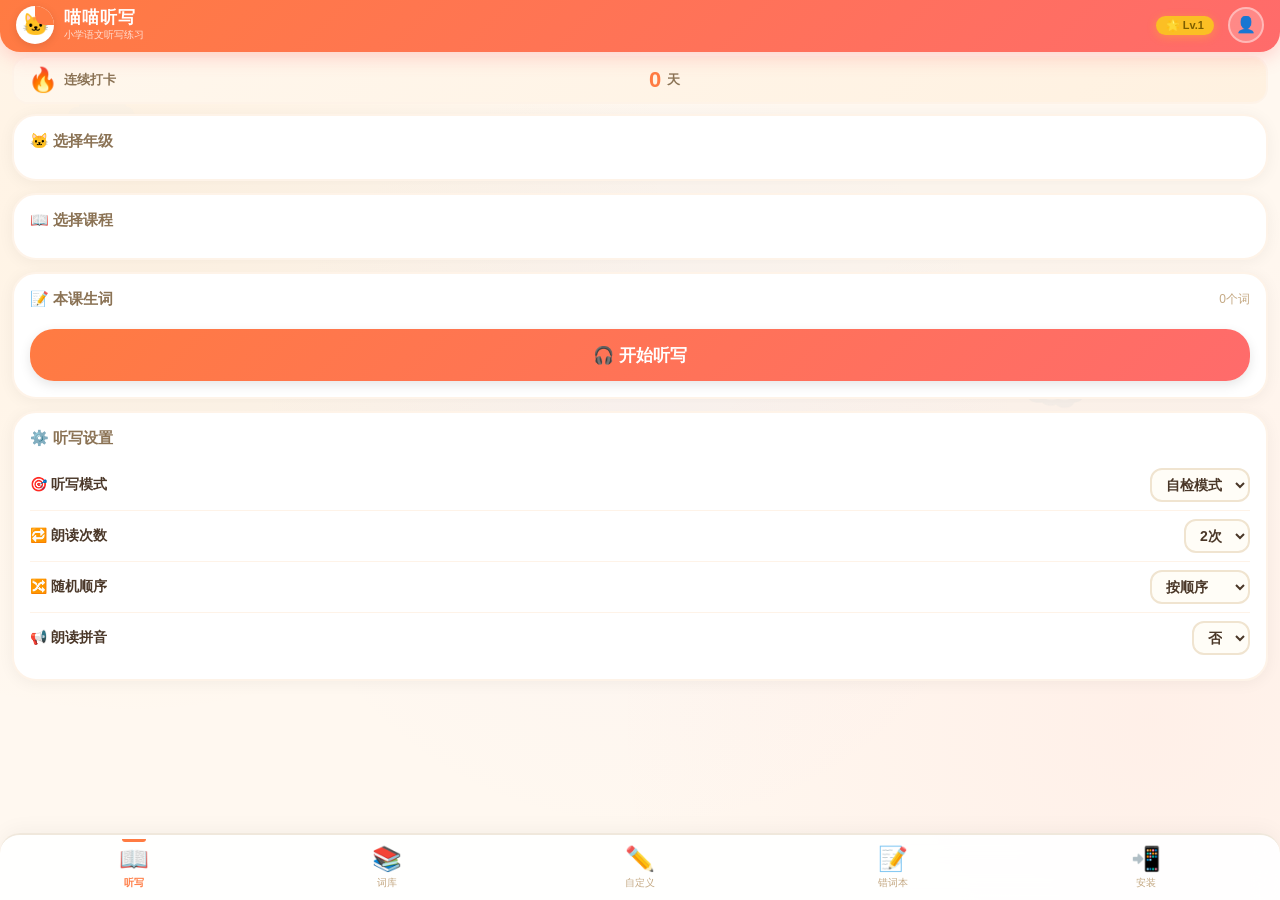
==== commit 8109b17a: "feat: 新增 APK 下载安装引导页，优化 Edge PWA 安装体验 - 创建 install.html — 安装引导页，支持 APK 下载 / PWA 两种方式 - 支持扫码下载 APK、分浏" ====
--- a/index.html
+++ b/index.html
@@ -53,6 +53,9 @@
       <span class="nav-icon">📝</span><span class="dot" id="errorDot"></span>
     </span><span>错词本</span>
   </button>
+  <button class="nav-item" id="installNavBtn">
+    <span class="nav-icon">📲</span><span>安装</span>
+  </button>
 </nav>
 
 <!-- 安装横幅 -->
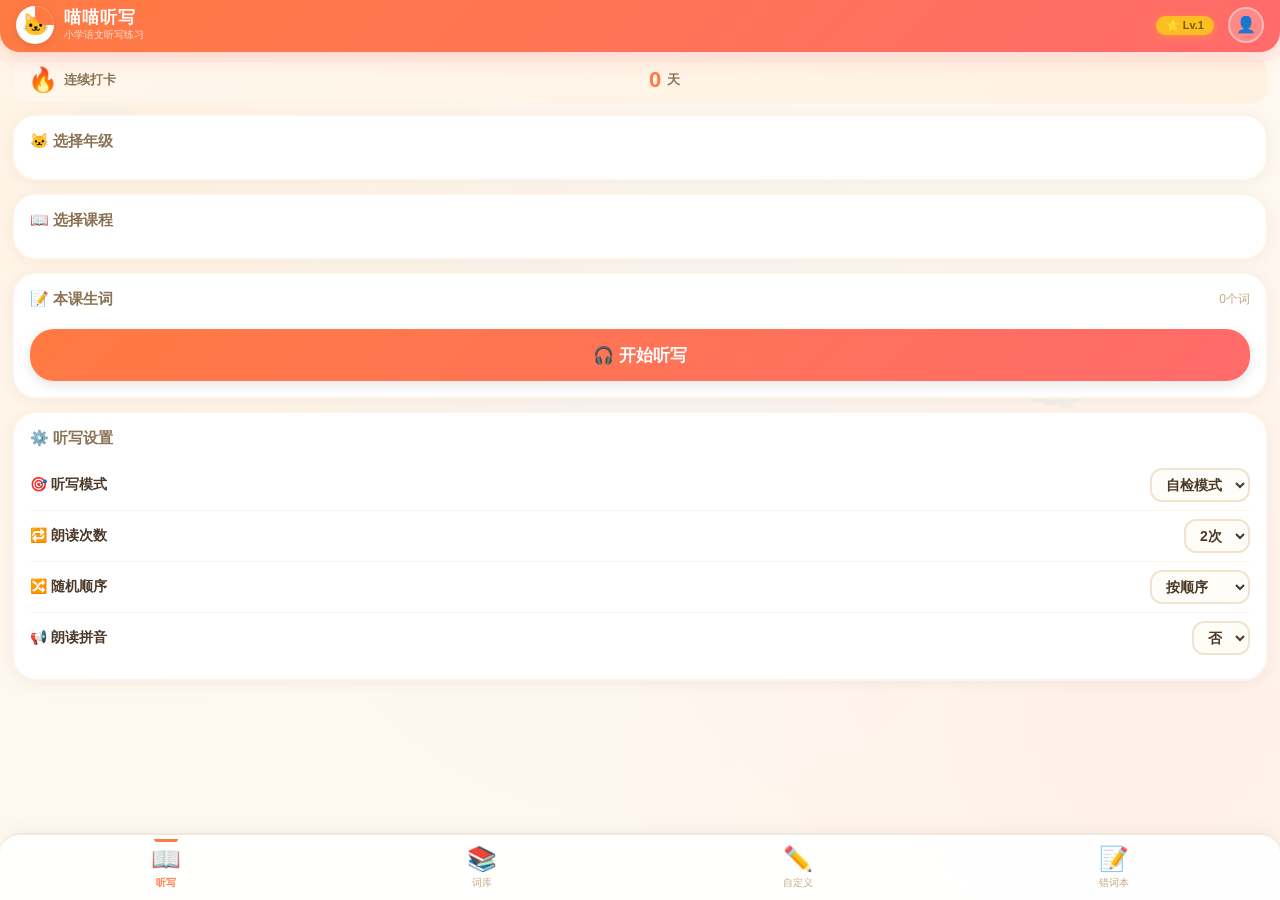
==== commit 4975b43d: "fix: 修复按钮失效、年级空选项、TTS等核心问题 - 修复根本原因: app.js 覆盖的 loadWords/loadErrors 缺少 try-catch，JSON.parse 崩溃导致脚本中" ====
--- a/index.html
+++ b/index.html
@@ -53,18 +53,8 @@
       <span class="nav-icon">📝</span><span class="dot" id="errorDot"></span>
     </span><span>错词本</span>
   </button>
-  <button class="nav-item" id="installNavBtn">
-    <span class="nav-icon">📲</span><span>安装</span>
-  </button>
 </nav>
 
-<!-- 安装横幅 -->
-<div class="install-banner" id="installBanner">
-  <span class="msg">📱 将「喵喵听写」添加到主屏幕，像App一样使用！</span>
-  <button class="close-btn" id="installClose">✕</button>
-</div>
-
-<!-- Toast -->
 <div class="toast" id="toast"></div>
 
 <!-- 撒花容器 -->
--- a/style.css
+++ b/style.css
@@ -81,7 +81,7 @@
   flex:1;display:flex;flex-direction:column;align-items:center;
   padding:6px 0;border:none;background:none;font-size:10px;color:var(--txt3);
   cursor:pointer;transition:all .2s;outline:none;position:relative;
-  font-weight:500;touch-action:manipulation;
+font-weight:500;touch-action:manipulation;-webkit-tap-highlight-color:transparent;
 }
 .nav-item .nav-icon{font-size:24px;line-height:1.2;margin-bottom:2px;transition:transform .2s}
 .nav-item:active .nav-icon{transform:scale(.85)}
@@ -148,7 +148,7 @@
   padding:16px 6px 12px;border-radius:var(--rs);text-align:center;
   border:2px solid #f0e4d0;background:linear-gradient(180deg,#fffdf7,#fff8ee);
   font-weight:700;cursor:pointer;transition:all .2s;color:var(--txt2);font-size:13px;
-  position:relative;overflow:hidden;touch-action:manipulation;
+position:relative;overflow:hidden;touch-action:manipulation;-webkit-tap-highlight-color:transparent;
 }
 .grade-card:active{transform:scale(.95)}
 .grade-card .num{font-size:28px;display:block;font-weight:900;margin-bottom:2px;line-height:1}
@@ -164,7 +164,8 @@
 .lesson-item{
   padding:10px 4px;border-radius:var(--rs);text-align:center;
   border:2px solid #f0e4d0;background:#fffdf7;font-size:13px;cursor:pointer;
-  transition:all .2s;color:var(--txt2);font-weight:600;touch-action:manipulation;
+transition:all .2s;color:var(--txt2);font-weight:600;
+  touch-action:manipulation;-webkit-tap-highlight-color:transparent;
 }
 .lesson-item:active{transform:scale(.95)}
 .lesson-item.selected{
@@ -208,6 +209,7 @@
   box-shadow:0 6px 24px rgba(167,139,250,.35);display:flex;align-items:center;justify-content:center;
   position:relative;
 }
+.speaker-btn{touch-action:manipulation}
 .speaker-btn:active{transform:scale(.9)}
 .speaker-btn.speaking{animation:spkPulse .8s infinite}
 @keyframes spkPulse{0%,100%{box-shadow:0 0 0 0 rgba(167,139,250,.5)}50%{box-shadow:0 0 0 20px rgba(167,139,250,0)}}
@@ -310,17 +312,6 @@
 .toast.show{opacity:1;animation:toastIn .3s ease}
 @keyframes toastIn{0%{opacity:0;transform:translate(-50%,-10px) scale(.9)}100%{opacity:1;transform:translate(-50%,0) scale(1)}}
 
-/* ---------- Install Banner ---------- */
-.install-banner{
-  display:none;position:fixed;bottom:calc(var(--nav-h) + var(--safe-b) + 8px);left:10px;right:10px;
-  background:var(--card);border-radius:var(--rs);padding:12px 16px;
-  box-shadow:0 6px 24px rgba(0,0,0,.12);z-index:45;align-items:center;gap:10px;border:2px solid var(--c1);
-}
-.install-banner.show{display:flex}
-.install-banner .msg{flex:1;font-size:13px;color:var(--txt2);line-height:1.3;font-weight:600}
-.install-banner .close-btn{background:none;border:none;font-size:18px;color:var(--txt3);cursor:pointer;padding:4px}
-
-/* ---------- Confetti ---------- */
 .confetti-container{position:fixed;inset:0;z-index:150;pointer-events:none;overflow:hidden}
 .confetti-piece{
   position:absolute;width:10px;height:10px;border-radius:2px;
